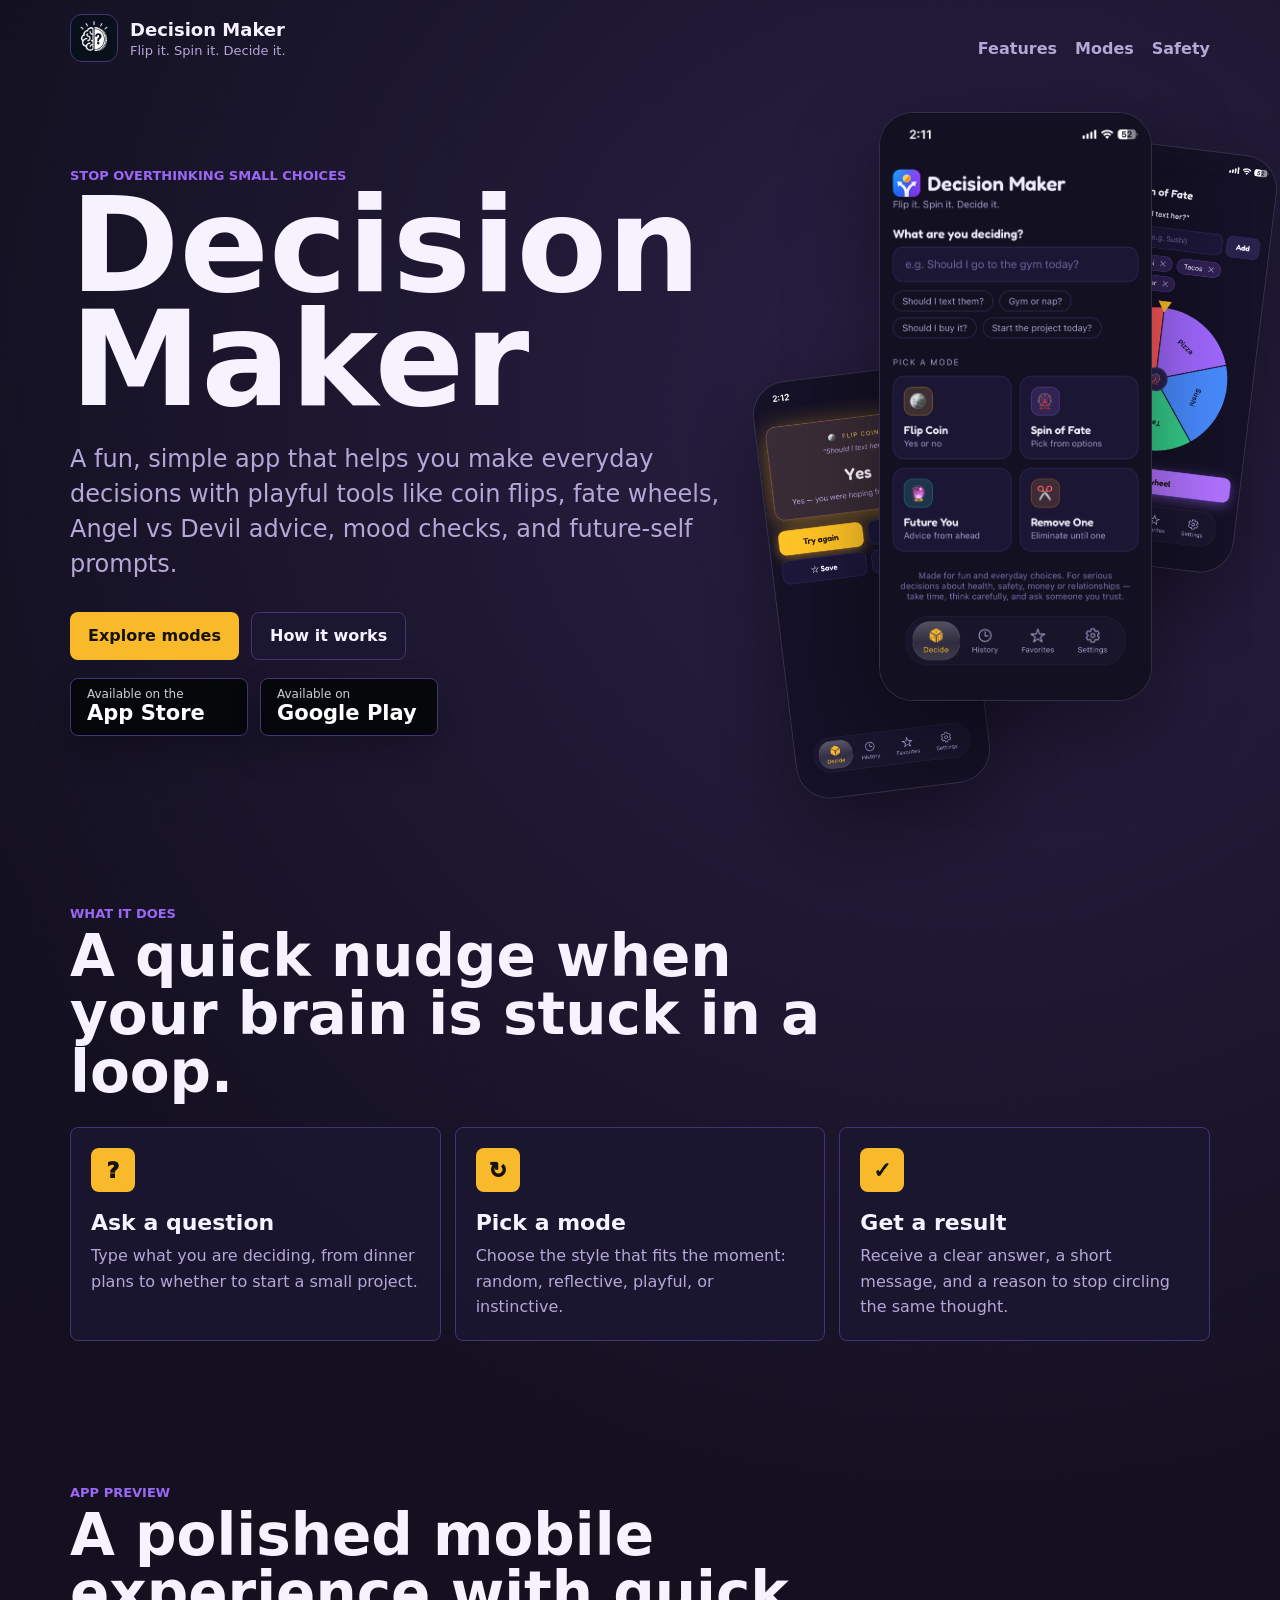
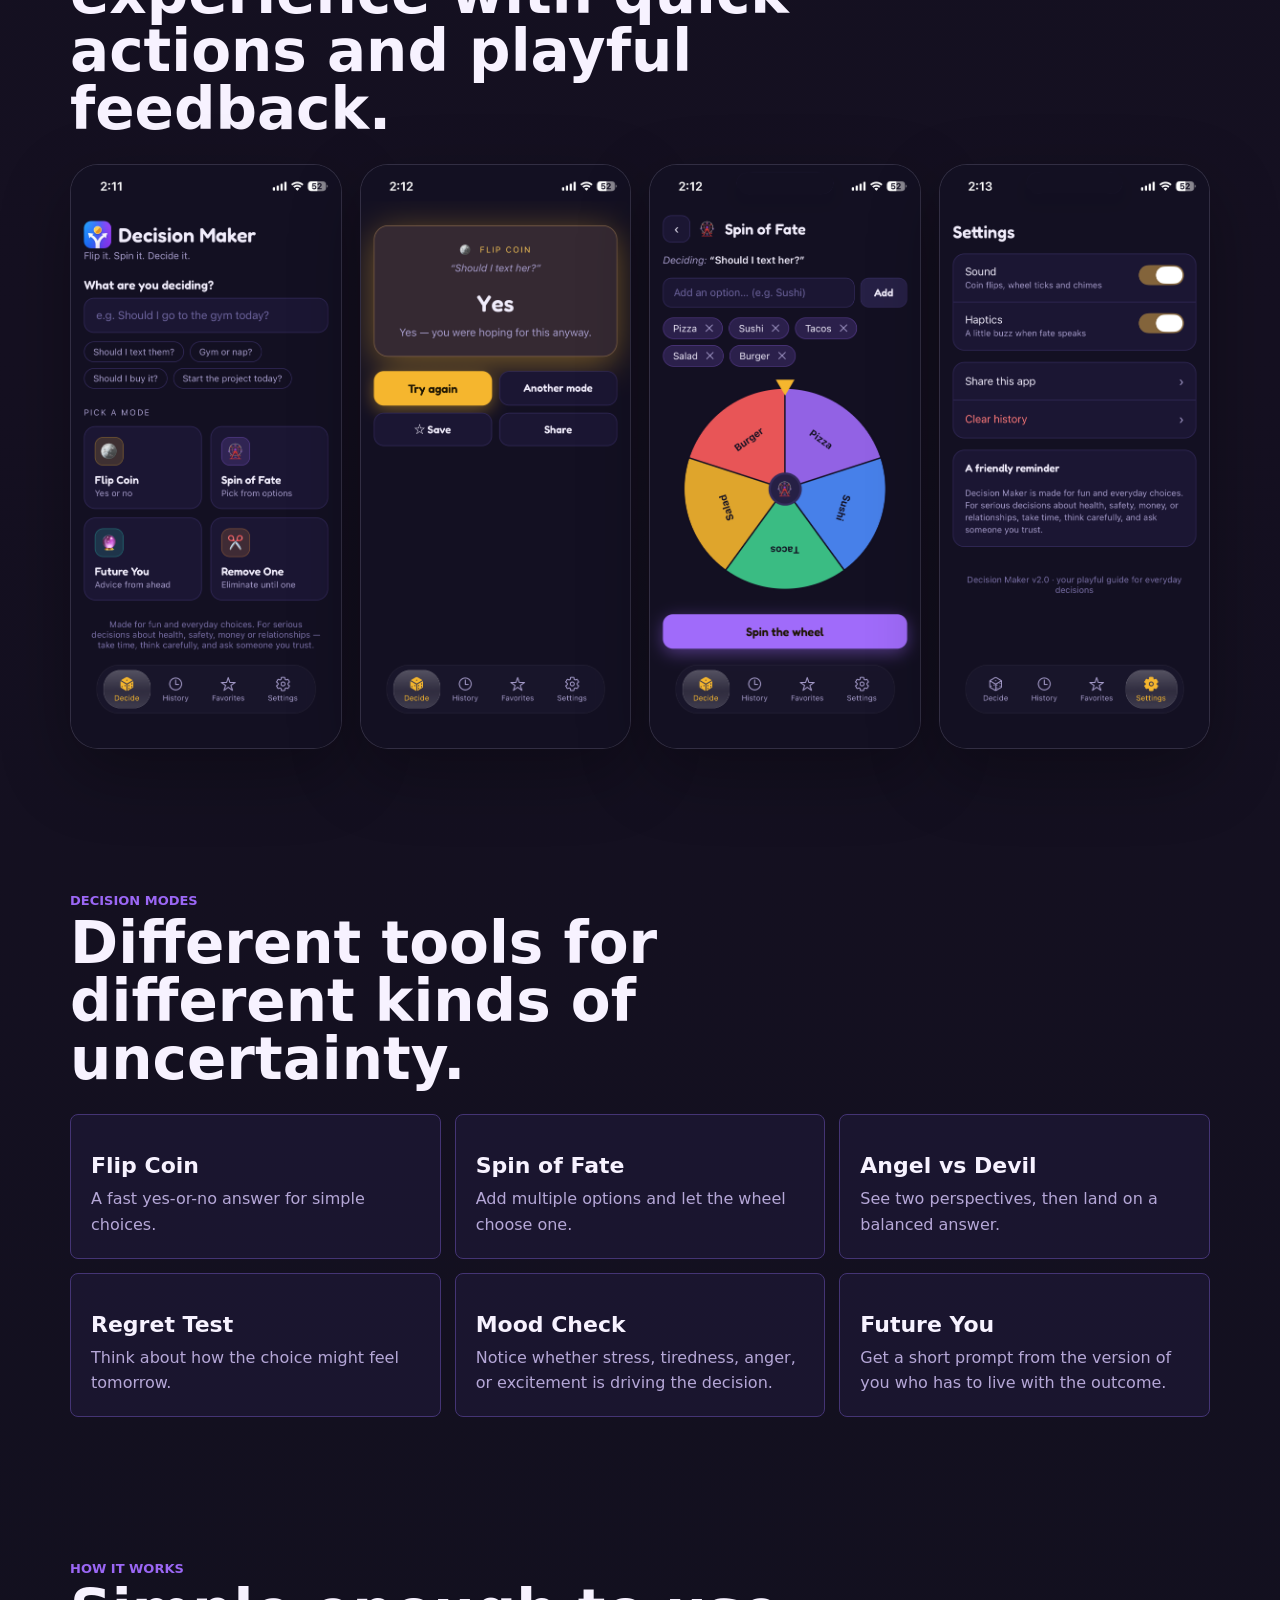
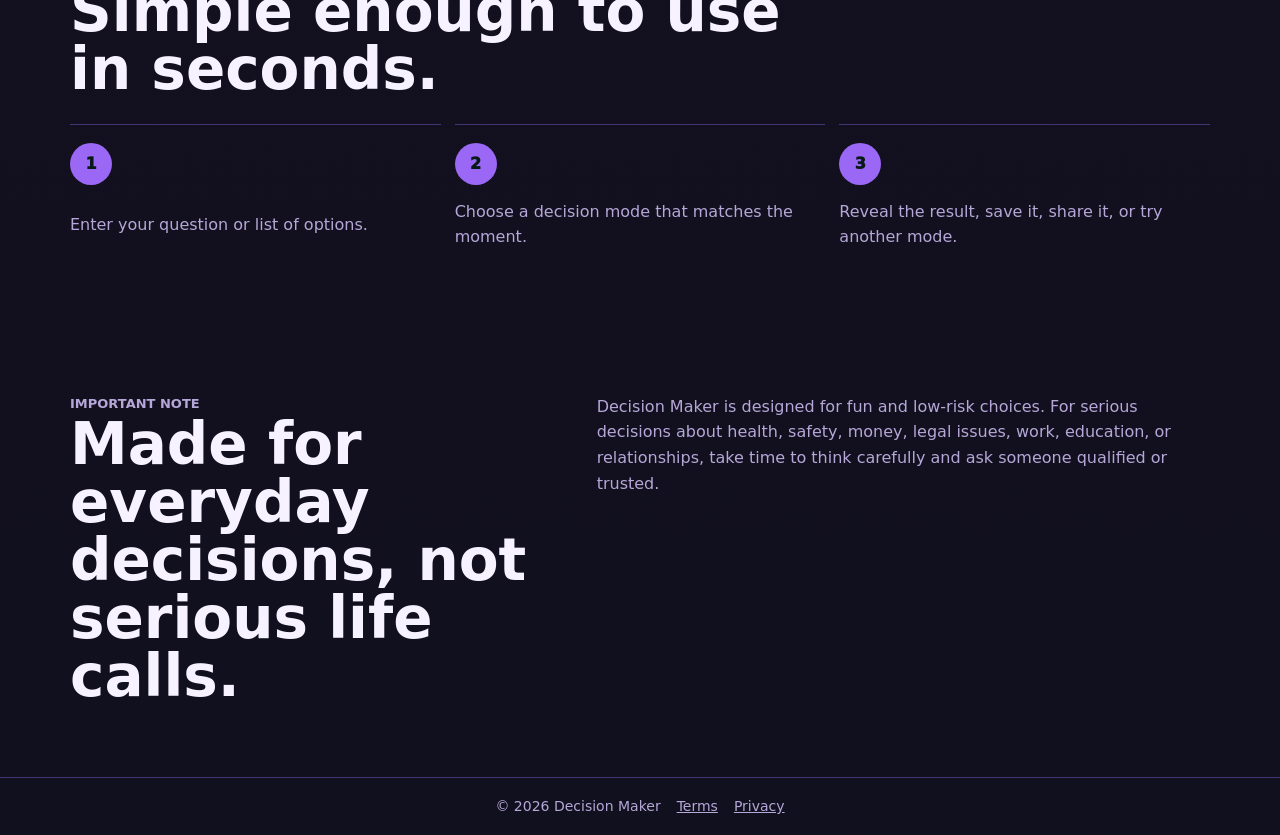
==== index.html @ 2053a905 "Add files via upload" ====
<!DOCTYPE html>
<html lang="en">
<head>
  <meta charset="UTF-8" />
  <meta name="viewport" content="width=device-width, initial-scale=1.0" />
  <meta name="description" content="Decision Maker is a playful app that helps people stop overthinking everyday choices with coin flips, fate wheels, mood checks, and more." />
  <title>Decision Maker | Your playful guide for everyday choices</title>
  <link rel="stylesheet" href="styles.css" />
</head>
<body>
  <header class="marketing-nav">
    <a class="brand-block nav-brand" href="index.html" aria-label="Decision Maker home">
      <img class="brand-logo" src="Logo%20Updated.png" alt="" aria-hidden="true" />
      <span>
        <strong>Decision Maker</strong>
        <small>Flip it. Spin it. Decide it.</small>
      </span>
    </a>
    <nav aria-label="Main navigation">
      <a href="#features">Features</a>
      <a href="#modes">Modes</a>
      <a href="#safety">Safety</a>
    </nav>
  </header>

  <main>
    <section class="hero-section">
      <div class="hero-copy">
        <p class="eyebrow">Stop overthinking small choices</p>
        <h1>Decision Maker</h1>
        <p class="hero-text">A fun, simple app that helps you make everyday decisions with playful tools like coin flips, fate wheels, Angel vs Devil advice, mood checks, and future-self prompts.</p>
        <div class="hero-actions">
          <a class="primary-link" href="#modes">Explore modes</a>
          <a class="secondary-link" href="#how-it-works">How it works</a>
        </div>
        <div class="store-buttons" aria-label="App availability">
          <a class="store-badge" href="#" aria-label="Available on the Apple App Store">
            <span>Available on the</span>
            <strong>App Store</strong>
          </a>
          <a class="store-badge" href="#" aria-label="Available on Google Play">
            <span>Available on</span>
            <strong>Google Play</strong>
          </a>
        </div>
      </div>

      <div class="screenshot-stack" aria-label="Decision Maker app screenshots">
        <img class="app-screenshot main-shot" src="screenshot-main.png" alt="Decision Maker main screen" />
        <img class="app-screenshot side-shot top-shot" src="screenshot-spin.png" alt="Decision Maker Spin of Fate screen" />
        <img class="app-screenshot side-shot bottom-shot" src="screenshot-result.png" alt="Decision Maker result screen" />
      </div>
    </section>

    <section id="features" class="content-band">
      <div class="section-heading">
        <p class="eyebrow">What it does</p>
        <h2>A quick nudge when your brain is stuck in a loop.</h2>
      </div>
      <div class="feature-grid">
        <article>
          <span class="feature-icon">?</span>
          <h3>Ask a question</h3>
          <p>Type what you are deciding, from dinner plans to whether to start a small project.</p>
        </article>
        <article>
          <span class="feature-icon">↻</span>
          <h3>Pick a mode</h3>
          <p>Choose the style that fits the moment: random, reflective, playful, or instinctive.</p>
        </article>
        <article>
          <span class="feature-icon">✓</span>
          <h3>Get a result</h3>
          <p>Receive a clear answer, a short message, and a reason to stop circling the same thought.</p>
        </article>
      </div>
    </section>

    <section class="screens-section" aria-label="App screenshots">
      <div class="section-heading">
        <p class="eyebrow">App preview</p>
        <h2>A polished mobile experience with quick actions and playful feedback.</h2>
      </div>
      <div class="screens-grid">
        <img src="screenshot-main.png" alt="Decision Maker main screen with question input and mode cards" />
        <img src="screenshot-result.png" alt="Decision Maker result card with save and share actions" />
        <img src="screenshot-spin.png" alt="Decision Maker colorful Spin of Fate wheel" />
        <img src="screenshot-settings.png" alt="Decision Maker settings screen with sound and haptics" />
      </div>
    </section>

    <section id="modes" class="modes-section">
      <div class="section-heading">
        <p class="eyebrow">Decision modes</p>
        <h2>Different tools for different kinds of uncertainty.</h2>
      </div>
      <div class="mode-grid">
        <article><h3>Flip Coin</h3><p>A fast yes-or-no answer for simple choices.</p></article>
        <article><h3>Spin of Fate</h3><p>Add multiple options and let the wheel choose one.</p></article>
        <article><h3>Angel vs Devil</h3><p>See two perspectives, then land on a balanced answer.</p></article>
        <article><h3>Regret Test</h3><p>Think about how the choice might feel tomorrow.</p></article>
        <article><h3>Mood Check</h3><p>Notice whether stress, tiredness, anger, or excitement is driving the decision.</p></article>
        <article><h3>Future You</h3><p>Get a short prompt from the version of you who has to live with the outcome.</p></article>
      </div>
    </section>

    <section id="how-it-works" class="steps-band">
      <div class="section-heading">
        <p class="eyebrow">How it works</p>
        <h2>Simple enough to use in seconds.</h2>
      </div>
      <div class="steps">
        <div><span>1</span><p>Enter your question or list of options.</p></div>
        <div><span>2</span><p>Choose a decision mode that matches the moment.</p></div>
        <div><span>3</span><p>Reveal the result, save it, share it, or try another mode.</p></div>
      </div>
    </section>

    <section id="safety" class="safety-section">
      <div>
        <p class="eyebrow">Important note</p>
        <h2>Made for everyday decisions, not serious life calls.</h2>
      </div>
      <p>Decision Maker is designed for fun and low-risk choices. For serious decisions about health, safety, money, legal issues, work, education, or relationships, take time to think carefully and ask someone qualified or trusted.</p>
    </section>
  </main>

  <footer class="site-footer">
    <span>© 2026 Decision Maker</span>
    <a href="terms.html">Terms</a>
    <a href="privacy.html">Privacy</a>
  </footer>
</body>
</html>
---- styles.css ----
:root {
  color-scheme: dark;
  --bg: #11101e;
  --panel: #1b1731;
  --panel-2: #251d42;
  --text: #f7f2ff;
  --muted: #b5a7d7;
  --line: #443474;
  --accent: #f8ba2b;
  --accent-2: #9b67f5;
  --danger: #ff6b6b;
  --purple: #8d7cff;
  --shadow: 0 24px 70px rgba(0, 0, 0, 0.3);
}

body.light {
  color-scheme: light;
  --bg: #f7f4ef;
  --panel: #ffffff;
  --panel-2: #eef2f7;
  --text: #171a20;
  --muted: #5c6575;
  --line: #d9dee8;
  --accent: #d89d00;
  --accent-2: #087f6f;
  --danger: #c94352;
  --purple: #6652d8;
  --shadow: 0 20px 55px rgba(40, 45, 55, 0.13);
}

* { box-sizing: border-box; }

body {
  margin: 0;
  min-height: 100vh;
  font-family: Inter, ui-sans-serif, system-ui, -apple-system, BlinkMacSystemFont, "Segoe UI", sans-serif;
  background:
    radial-gradient(circle at 75% 10%, rgba(155, 103, 245, .18), transparent 30%),
    linear-gradient(180deg, #11101e 0%, #151021 48%, #11101e 100%);
  color: var(--text);
}

button,
textarea { font: inherit; }

button { cursor: pointer; }

a { color: inherit; }

.marketing-nav {
  max-width: 1180px;
  min-height: 76px;
  display: flex;
  justify-content: space-between;
  align-items: center;
  gap: 18px;
  margin: 0 auto;
  padding: 14px 20px;
}

.nav-brand {
  margin: 0;
}

.marketing-nav nav {
  display: flex;
  flex-wrap: wrap;
  gap: 18px;
  color: var(--muted);
  font-weight: 750;
}

.marketing-nav a {
  text-decoration: none;
}

.marketing-nav nav a:hover {
  color: var(--text);
}

.hero-section {
  max-width: 1180px;
  min-height: auto;
  display: grid;
  grid-template-columns: minmax(0, 1fr) 390px;
  gap: clamp(28px, 7vw, 82px);
  align-items: center;
  margin: 0 auto;
  padding: 16px 20px 42px;
}

.hero-copy h1 {
  margin: 0;
  font-size: clamp(58px, 12vw, 132px);
  line-height: .86;
  letter-spacing: 0;
}

.hero-text {
  max-width: 680px;
  margin: 26px 0 0;
  color: var(--muted);
  font-size: clamp(18px, 2.2vw, 24px);
  line-height: 1.45;
}

.hero-actions {
  display: flex;
  flex-wrap: wrap;
  gap: 12px;
  margin-top: 30px;
}

.primary-link,
.secondary-link {
  min-height: 48px;
  display: inline-flex;
  align-items: center;
  justify-content: center;
  border-radius: 8px;
  padding: 0 18px;
  font-weight: 850;
  text-decoration: none;
}

.primary-link {
  background: var(--accent);
  color: #17120a;
}

.secondary-link {
  border: 1px solid var(--line);
  background: var(--panel);
  color: var(--text);
}

.store-buttons {
  display: flex;
  flex-wrap: wrap;
  gap: 12px;
  margin-top: 18px;
}

.store-badge {
  min-width: 178px;
  min-height: 58px;
  display: grid;
  align-content: center;
  gap: 2px;
  border: 1px solid var(--line);
  border-radius: 8px;
  background: #05070a;
  color: #ffffff;
  padding: 8px 16px;
  text-decoration: none;
  box-shadow: 0 16px 34px rgba(0, 0, 0, .22);
}

.store-badge span {
  color: #c8ceda;
  font-size: 12px;
  line-height: 1;
}

.store-badge strong {
  font-size: 21px;
  line-height: 1.1;
}

.screenshot-stack {
  position: relative;
  width: min(100%, 500px);
  min-height: 680px;
  justify-self: center;
}

.app-screenshot {
  display: block;
  border: 1px solid rgba(181, 167, 215, .2);
  border-radius: 34px;
  background: #11101e;
  box-shadow: 0 30px 90px rgba(0, 0, 0, .42);
}

.main-shot {
  position: relative;
  z-index: 2;
  width: 70%;
  margin: 0 auto;
}

.side-shot {
  position: absolute;
  z-index: 1;
  width: 50%;
  opacity: 1;
  filter: brightness(1.08) saturate(1.08);
}

.top-shot {
  top: 34px;
  right: -46px;
  transform: rotate(7deg);
}

.bottom-shot {
  left: -46px;
  bottom: 0;
  transform: rotate(-7deg);
}

.content-band,
.modes-section,
.steps-band,
.safety-section,
.screens-section {
  max-width: 1180px;
  margin: 0 auto;
  padding: 72px 20px;
}

.section-heading {
  max-width: 760px;
  margin-bottom: 26px;
}

.section-heading h2,
.safety-section h2 {
  margin: 0;
  font-size: clamp(32px, 5vw, 58px);
  line-height: 1;
  letter-spacing: 0;
}

.feature-grid,
.mode-grid {
  display: grid;
  grid-template-columns: repeat(3, minmax(0, 1fr));
  gap: 14px;
}

.feature-grid article,
.mode-grid article {
  border: 1px solid var(--line);
  border-radius: 8px;
  background: rgba(27, 23, 49, .86);
  padding: 20px;
}

.feature-icon {
  width: 44px;
  height: 44px;
  display: grid;
  place-items: center;
  border-radius: 8px;
  background: var(--accent);
  color: #17120a;
  font-weight: 950;
  font-size: 22px;
}

.feature-grid h3,
.mode-grid h3 {
  margin: 18px 0 8px;
  font-size: 22px;
}

.feature-grid p,
.mode-grid p,
.steps p,
.safety-section p {
  margin: 0;
  color: var(--muted);
  line-height: 1.6;
}

.steps {
  display: grid;
  grid-template-columns: repeat(3, minmax(0, 1fr));
  gap: 14px;
}

.steps div {
  display: grid;
  gap: 14px;
  border-top: 1px solid var(--line);
  padding-top: 18px;
}

.steps span {
  width: 42px;
  height: 42px;
  display: grid;
  place-items: center;
  border-radius: 50%;
  background: var(--accent-2);
  color: #061a17;
  font-weight: 950;
}

.safety-section {
  display: grid;
  grid-template-columns: minmax(0, .8fr) minmax(0, 1fr);
  gap: 36px;
  align-items: start;
}

.screens-grid {
  display: grid;
  grid-template-columns: repeat(4, minmax(0, 1fr));
  gap: 18px;
  align-items: start;
}

.screens-grid img {
  width: 100%;
  display: block;
  border: 1px solid rgba(181, 167, 215, .2);
  border-radius: 28px;
  background: #11101e;
  box-shadow: var(--shadow);
}

.app-shell {
  min-height: calc(100vh - 58px);
  padding: 22px;
}

.workspace {
  display: grid;
  grid-template-columns: 270px minmax(0, 1fr) 310px;
  gap: 18px;
  max-width: 1440px;
  margin: 0 auto;
}

.sidebar,
.decision-panel,
.history-panel {
  background: var(--panel);
  border: 1px solid var(--line);
  box-shadow: var(--shadow);
}

.sidebar,
.history-panel {
  border-radius: 8px;
  padding: 18px;
}

.decision-panel {
  border-radius: 8px;
  min-height: calc(100vh - 102px);
  padding: 22px;
}

.brand-block {
  display: flex;
  gap: 12px;
  align-items: center;
  margin-bottom: 20px;
  text-decoration: none;
}

.brand-mark {
  width: 46px;
  height: 46px;
  display: grid;
  place-items: center;
  background: var(--accent);
  color: #17120a;
  border-radius: 8px;
  font-weight: 900;
}

.brand-logo {
  width: 48px;
  height: 48px;
  display: block;
  border: 1px solid var(--line);
  border-radius: 12px;
  object-fit: cover;
  background: #07101b;
}

.brand-block strong,
.panel-header h2 {
  display: block;
  margin: 0;
  font-size: 18px;
}

.brand-block small {
  display: block;
  margin-top: 3px;
  color: var(--muted);
  font-size: 13px;
}

.mode-list {
  display: grid;
  gap: 8px;
}

.mode-button {
  width: 100%;
  display: grid;
  gap: 2px;
  padding: 12px;
  border: 1px solid var(--line);
  border-radius: 8px;
  background: transparent;
  color: var(--text);
  text-align: left;
}

.mode-button span { font-weight: 800; }
.mode-button small { color: var(--muted); }

.mode-button.active,
.mode-button:hover {
  border-color: var(--accent);
  background: color-mix(in srgb, var(--accent) 14%, transparent);
}

.topbar {
  display: flex;
  justify-content: space-between;
  gap: 16px;
  align-items: start;
  margin-bottom: 18px;
}

.eyebrow {
  margin: 0 0 6px;
  color: var(--accent-2);
  font-size: 13px;
  font-weight: 800;
  text-transform: uppercase;
  letter-spacing: 0;
}

.topbar h1 {
  margin: 0;
  font-size: clamp(30px, 4vw, 52px);
  letter-spacing: 0;
}

.icon-button {
  width: 42px;
  height: 42px;
  border: 1px solid var(--line);
  border-radius: 8px;
  background: var(--panel-2);
  color: var(--text);
  font-size: 22px;
}

.decision-form {
  display: grid;
  gap: 12px;
}

label {
  color: var(--muted);
  font-weight: 750;
  font-size: 14px;
}

textarea {
  width: 100%;
  resize: vertical;
  border: 1px solid var(--line);
  border-radius: 8px;
  background: var(--panel-2);
  color: var(--text);
  padding: 14px;
  outline: none;
}

textarea:focus { border-color: var(--accent); }
.hidden { display: none !important; }

.mood-grid {
  display: flex;
  flex-wrap: wrap;
  gap: 8px;
}

.mood-chip {
  border: 1px solid var(--line);
  border-radius: 999px;
  background: var(--panel-2);
  color: var(--text);
  padding: 8px 12px;
}

.mood-chip.active {
  border-color: var(--accent-2);
  background: color-mix(in srgb, var(--accent-2) 18%, transparent);
}

.actions-row,
.result-actions {
  display: flex;
  flex-wrap: wrap;
  gap: 10px;
}

.primary-button,
.secondary-button,
.text-button {
  min-height: 42px;
  padding: 0 16px;
  border: 1px solid transparent;
  border-radius: 8px;
  font-weight: 850;
}

.primary-button {
  background: var(--accent);
  color: #17120a;
}

.secondary-button {
  border-color: var(--line);
  background: var(--panel-2);
  color: var(--text);
}

.secondary-button:disabled {
  opacity: .48;
  cursor: not-allowed;
}

.text-button {
  padding: 0 4px;
  background: transparent;
  color: var(--muted);
}

.stage {
  display: grid;
  grid-template-columns: minmax(220px, 360px) minmax(0, 1fr);
  gap: 18px;
  align-items: stretch;
  margin-top: 22px;
}

.visual,
.result-card {
  min-height: 300px;
  display: grid;
  place-items: center;
  border: 1px solid var(--line);
  border-radius: 8px;
  background: var(--panel-2);
  padding: 18px;
}

.result-card {
  place-items: start;
  align-content: center;
}

.result-label {
  margin: 0 0 8px;
  color: var(--accent-2);
  font-weight: 850;
}

.result-card h2 {
  margin: 0 0 10px;
  font-size: clamp(26px, 4vw, 46px);
  line-height: 1;
  letter-spacing: 0;
}

.result-card p {
  color: var(--muted);
  font-size: 16px;
  line-height: 1.55;
}

.coin {
  width: 170px;
  aspect-ratio: 1;
  display: grid;
  place-items: center;
  border-radius: 50%;
  background: radial-gradient(circle at 35% 30%, #fff4ad, #f7c948 42%, #9b6900 100%);
  color: #1d1500;
  font-size: 34px;
  font-weight: 950;
  box-shadow: inset -18px -22px 30px rgba(0, 0, 0, .22), 0 22px 45px rgba(247, 201, 72, .24);
  transform-style: preserve-3d;
}

.coin.flip { animation: flip .85s ease-in-out; }
@keyframes flip { to { transform: rotateY(1080deg) rotateX(12deg); } }

.wheel {
  position: relative;
  width: min(280px, 100%);
  aspect-ratio: 1;
  border: 12px solid var(--panel);
  border-radius: 50%;
  background: conic-gradient(#f7c948 0 16%, #28c7a5 16% 32%, #ff6b6b 32% 48%, #7d8cff 48% 64%, #f2994a 64% 80%, #b56cff 80% 100%);
  box-shadow: 0 20px 45px rgba(0, 0, 0, .22);
}

.wheel::after {
  content: "";
  position: absolute;
  inset: 38%;
  border: 2px solid var(--line);
  border-radius: 50%;
  background: var(--panel);
}

.wheel.spin { animation: spin 1.2s cubic-bezier(.2, .8, .2, 1); }
@keyframes spin { to { transform: rotate(1280deg); } }

.split-voices {
  width: 100%;
  display: grid;
  grid-template-columns: 1fr 1fr;
  gap: 12px;
}

.voice {
  min-height: 130px;
  border: 1px solid var(--line);
  border-radius: 8px;
  background: var(--panel);
  padding: 14px;
}

.voice strong {
  display: block;
  margin-bottom: 8px;
}

.countdown {
  color: var(--accent);
  font-size: 86px;
  font-weight: 950;
}

.disclaimer {
  margin: 16px 0 0;
  color: var(--muted);
  font-size: 13px;
  line-height: 1.5;
}

.panel-header {
  display: flex;
  justify-content: space-between;
  align-items: center;
  margin-bottom: 12px;
}

.history-list {
  display: grid;
  gap: 10px;
  max-height: 42vh;
  overflow: auto;
}

.history-list.empty {
  color: var(--muted);
  font-size: 14px;
}

.history-item {
  display: grid;
  gap: 6px;
  border: 1px solid var(--line);
  border-radius: 8px;
  background: var(--panel-2);
  padding: 12px;
}

.history-item strong { font-size: 14px; }

.history-item p {
  margin: 0;
  color: var(--muted);
  font-size: 13px;
  line-height: 1.35;
}

.favorite-toggle {
  justify-self: start;
  min-height: 32px;
  border: 1px solid var(--line);
  border-radius: 8px;
  background: transparent;
  color: var(--text);
}

.favorites-block { margin-top: 22px; }

.site-footer {
  min-height: 58px;
  display: flex;
  flex-wrap: wrap;
  justify-content: center;
  align-items: center;
  gap: 16px;
  border-top: 1px solid var(--line);
  color: var(--muted);
  font-size: 14px;
}

.site-footer a:hover { color: var(--text); }

.legal-shell {
  max-width: 860px;
  margin: 0 auto;
  padding: 28px 18px 56px;
}

.legal-brand { margin-bottom: 24px; }

.legal-document {
  border: 1px solid var(--line);
  border-radius: 8px;
  background: var(--panel);
  box-shadow: var(--shadow);
  padding: clamp(22px, 5vw, 44px);
}

.legal-document h1 {
  margin: 0 0 22px;
  font-size: clamp(34px, 6vw, 56px);
}

.legal-document h2 {
  margin: 24px 0 8px;
  font-size: 20px;
}

.legal-document p {
  margin: 0;
  color: var(--muted);
  line-height: 1.7;
}

@media (max-width: 1120px) {
  .workspace { grid-template-columns: 230px minmax(0, 1fr); }
  .history-panel { grid-column: 1 / -1; }
  .hero-section { grid-template-columns: 1fr; }
  .screenshot-stack { justify-self: start; }
}

@media (max-width: 760px) {
  .marketing-nav {
    align-items: flex-start;
    flex-direction: column;
  }
  .hero-section {
    min-height: auto;
    padding-top: 12px;
    padding-bottom: 34px;
  }
  .hero-copy h1 { font-size: 64px; }
  .screenshot-stack {
    width: min(100%, 430px);
    min-height: 590px;
    justify-self: center;
  }
  .side-shot { width: 46%; }
  .top-shot { right: -16px; }
  .bottom-shot { left: -16px; }
  .feature-grid,
  .mode-grid,
  .steps,
  .safety-section,
  .screens-grid {
    grid-template-columns: 1fr;
  }
  .app-shell { padding: 10px; }
  .workspace { grid-template-columns: 1fr; }
  .decision-panel { min-height: auto; padding: 16px; }
  .mode-list { grid-template-columns: repeat(2, minmax(0, 1fr)); }
  .stage { grid-template-columns: 1fr; }
  .visual,
  .result-card { min-height: 230px; }
  .split-voices { grid-template-columns: 1fr; }
}

@media (max-width: 430px) {
  .mode-list { grid-template-columns: 1fr; }
  .topbar h1 { font-size: 30px; }
}
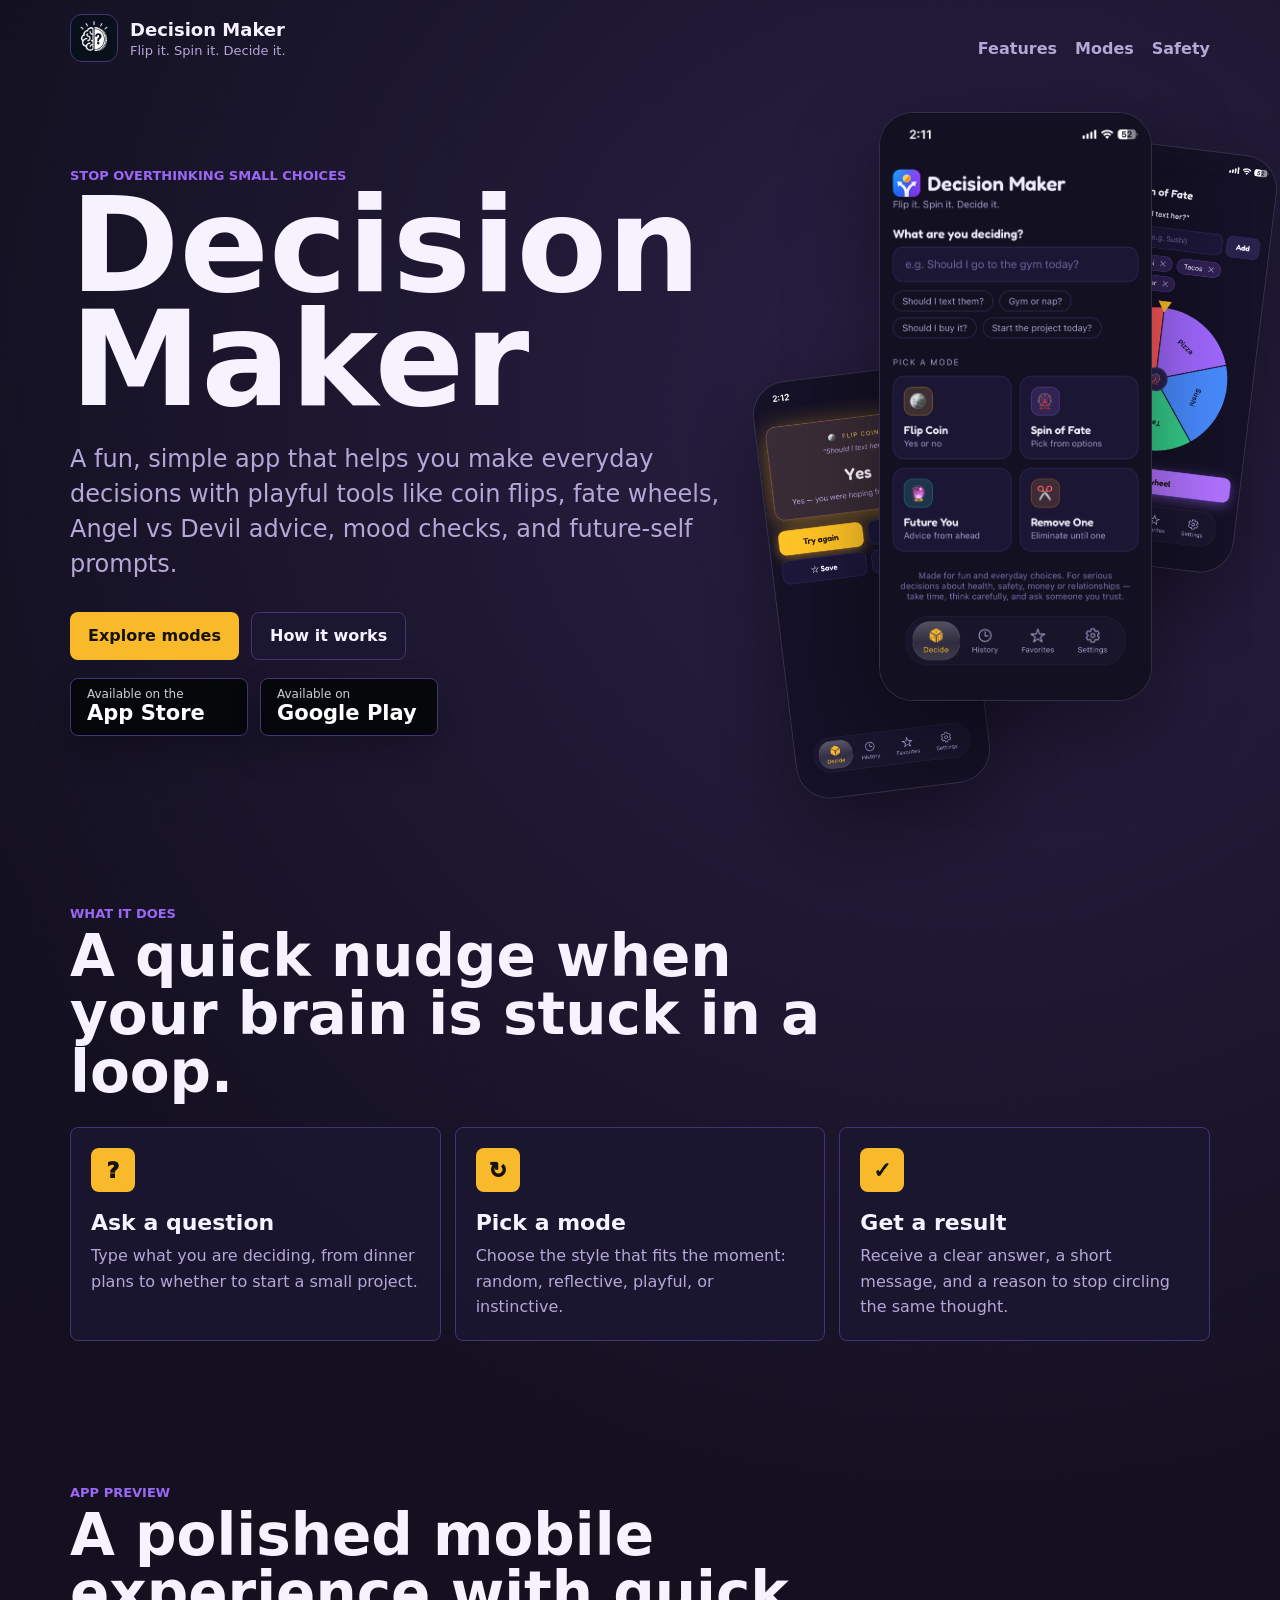
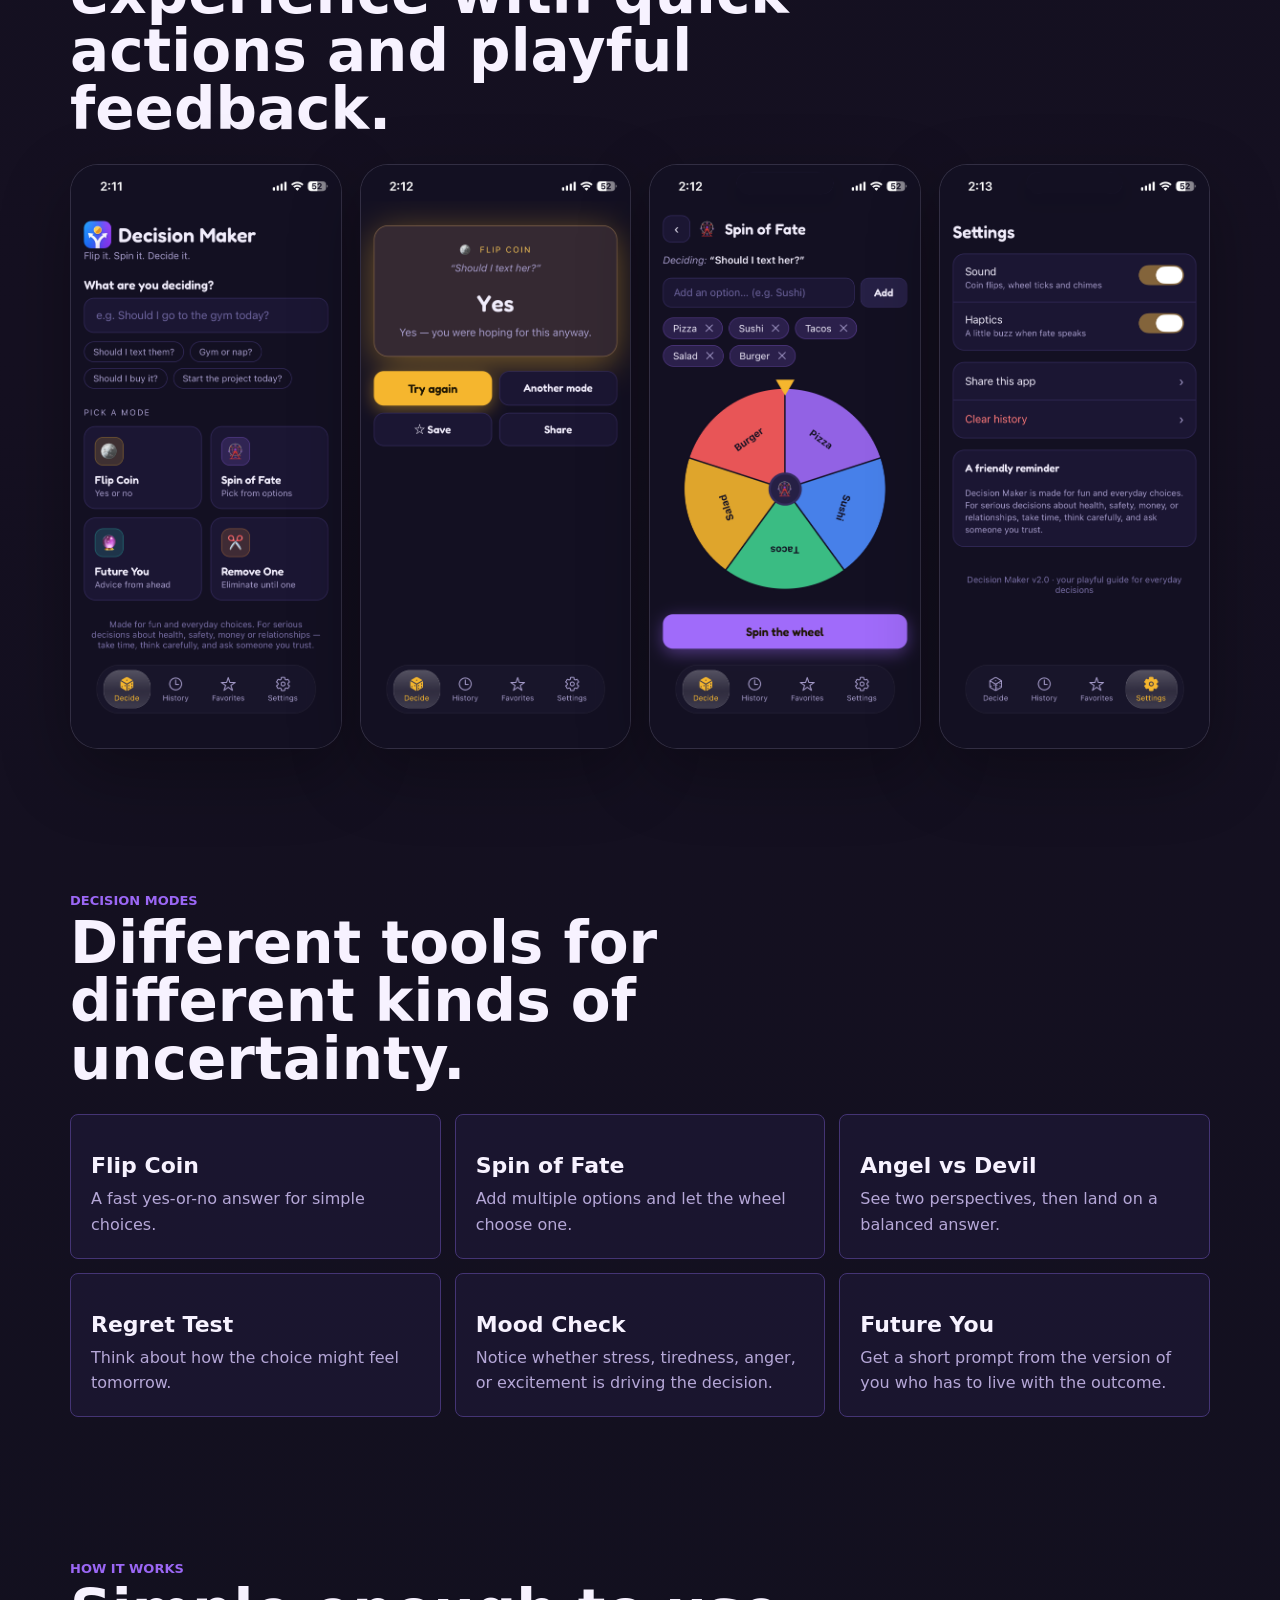
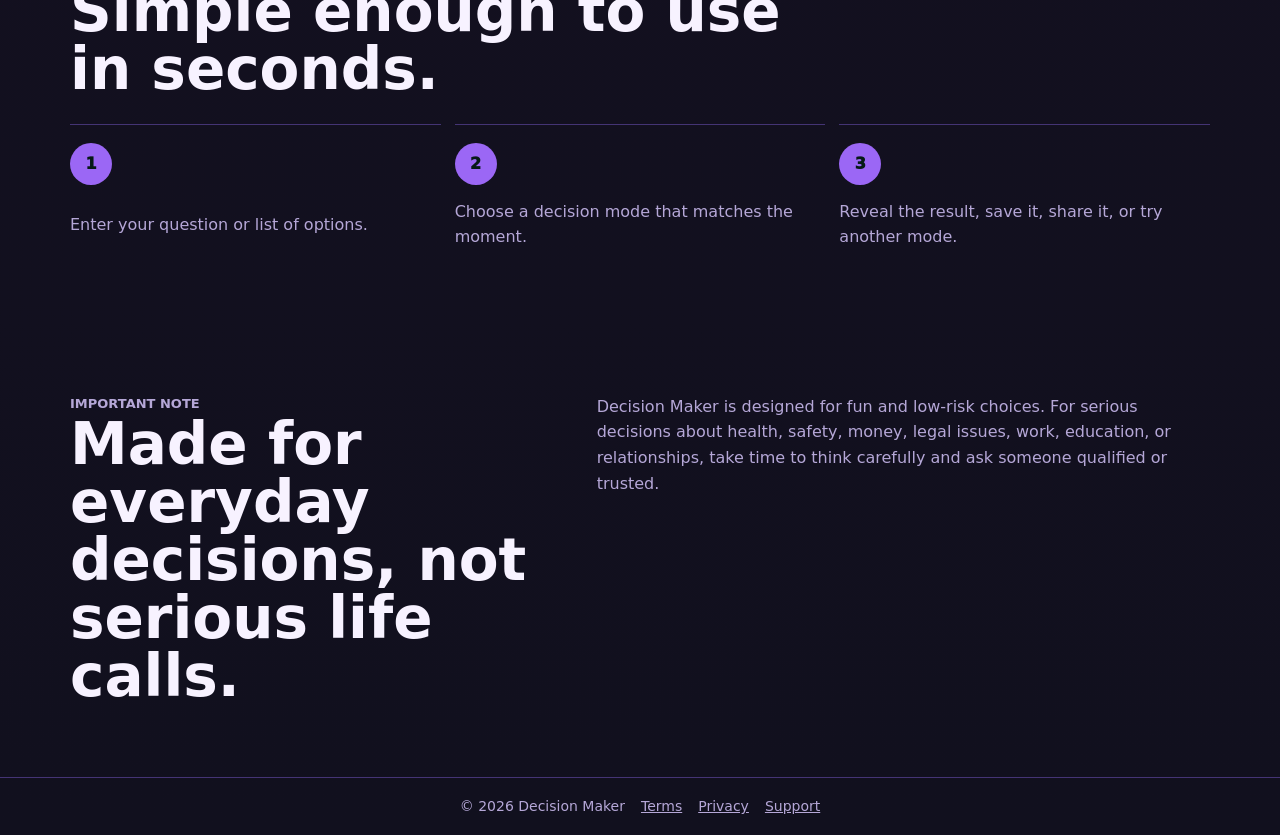
==== commit 548ec040: "Add files via upload" ====
--- a/index.html
+++ b/index.html
@@ -129,6 +129,7 @@
     <span>© 2026 Decision Maker</span>
     <a href="terms.html">Terms</a>
     <a href="privacy.html">Privacy</a>
+    <a href="support.html">Support</a>
   </footer>
 </body>
 </html>
--- a/styles.css
+++ b/styles.css
@@ -38,7 +38,10 @@
     radial-gradient(circle at 75% 10%, rgba(155, 103, 245, .18), transparent 30%),
     linear-gradient(180deg, #11101e 0%, #151021 48%, #11101e 100%);
   color: var(--text);
-}
+  overflow-x: hidden;
+}
+
+img { max-width: 100%; }
 
 button,
 textarea { font: inherit; }
@@ -752,28 +755,74 @@
   .workspace { grid-template-columns: 230px minmax(0, 1fr); }
   .history-panel { grid-column: 1 / -1; }
   .hero-section { grid-template-columns: 1fr; }
-  .screenshot-stack { justify-self: start; }
+  .screenshot-stack { justify-self: center; }
+  .screens-grid { grid-template-columns: repeat(2, minmax(0, 1fr)); }
 }
 
 @media (max-width: 760px) {
   .marketing-nav {
     align-items: flex-start;
     flex-direction: column;
+    padding: 14px 16px 8px;
+  }
+  .marketing-nav nav {
+    width: 100%;
+    justify-content: space-between;
+    gap: 10px;
   }
   .hero-section {
     min-height: auto;
+    gap: 26px;
+    padding-left: 16px;
+    padding-right: 16px;
     padding-top: 12px;
     padding-bottom: 34px;
   }
-  .hero-copy h1 { font-size: 64px; }
+  .hero-copy h1 {
+    max-width: 9ch;
+    font-size: clamp(48px, 15vw, 64px);
+  }
+  .hero-text {
+    margin-top: 18px;
+    font-size: 17px;
+  }
+  .hero-actions,
+  .store-buttons {
+    display: grid;
+    grid-template-columns: 1fr;
+  }
+  .primary-link,
+  .secondary-link,
+  .store-badge {
+    width: 100%;
+  }
   .screenshot-stack {
     width: min(100%, 430px);
-    min-height: 590px;
+    min-height: 570px;
     justify-self: center;
   }
-  .side-shot { width: 46%; }
-  .top-shot { right: -16px; }
-  .bottom-shot { left: -16px; }
+  .main-shot { width: 74%; }
+  .side-shot { width: 44%; }
+  .top-shot {
+    top: 38px;
+    right: 0;
+  }
+  .bottom-shot {
+    left: 0;
+    bottom: 10px;
+  }
+  .content-band,
+  .modes-section,
+  .steps-band,
+  .safety-section,
+  .screens-section {
+    padding: 46px 16px;
+  }
+  .section-heading h2,
+  .safety-section h2 {
+    font-size: clamp(30px, 10vw, 42px);
+    line-height: 1.05;
+  }
   .feature-grid,
   .mode-grid,
   .steps,
@@ -794,4 +843,31 @@
 @media (max-width: 430px) {
   .mode-list { grid-template-columns: 1fr; }
   .topbar h1 { font-size: 30px; }
-}
+  .brand-logo {
+    width: 42px;
+    height: 42px;
+    border-radius: 10px;
+  }
+  .brand-block strong { font-size: 17px; }
+  .brand-block small { font-size: 12px; }
+  .marketing-nav nav a { font-size: 14px; }
+  .hero-section { padding-bottom: 24px; }
+  .hero-copy h1 { font-size: clamp(44px, 14vw, 56px); }
+  .screenshot-stack {
+    min-height: 520px;
+  }
+  .main-shot { width: 78%; }
+  .side-shot { width: 45%; }
+  .top-shot {
+    top: 32px;
+    right: -4px;
+  }
+  .bottom-shot {
+    left: -4px;
+    bottom: 18px;
+  }
+  .site-footer {
+    padding: 16px;
+    text-align: center;
+  }
+}
